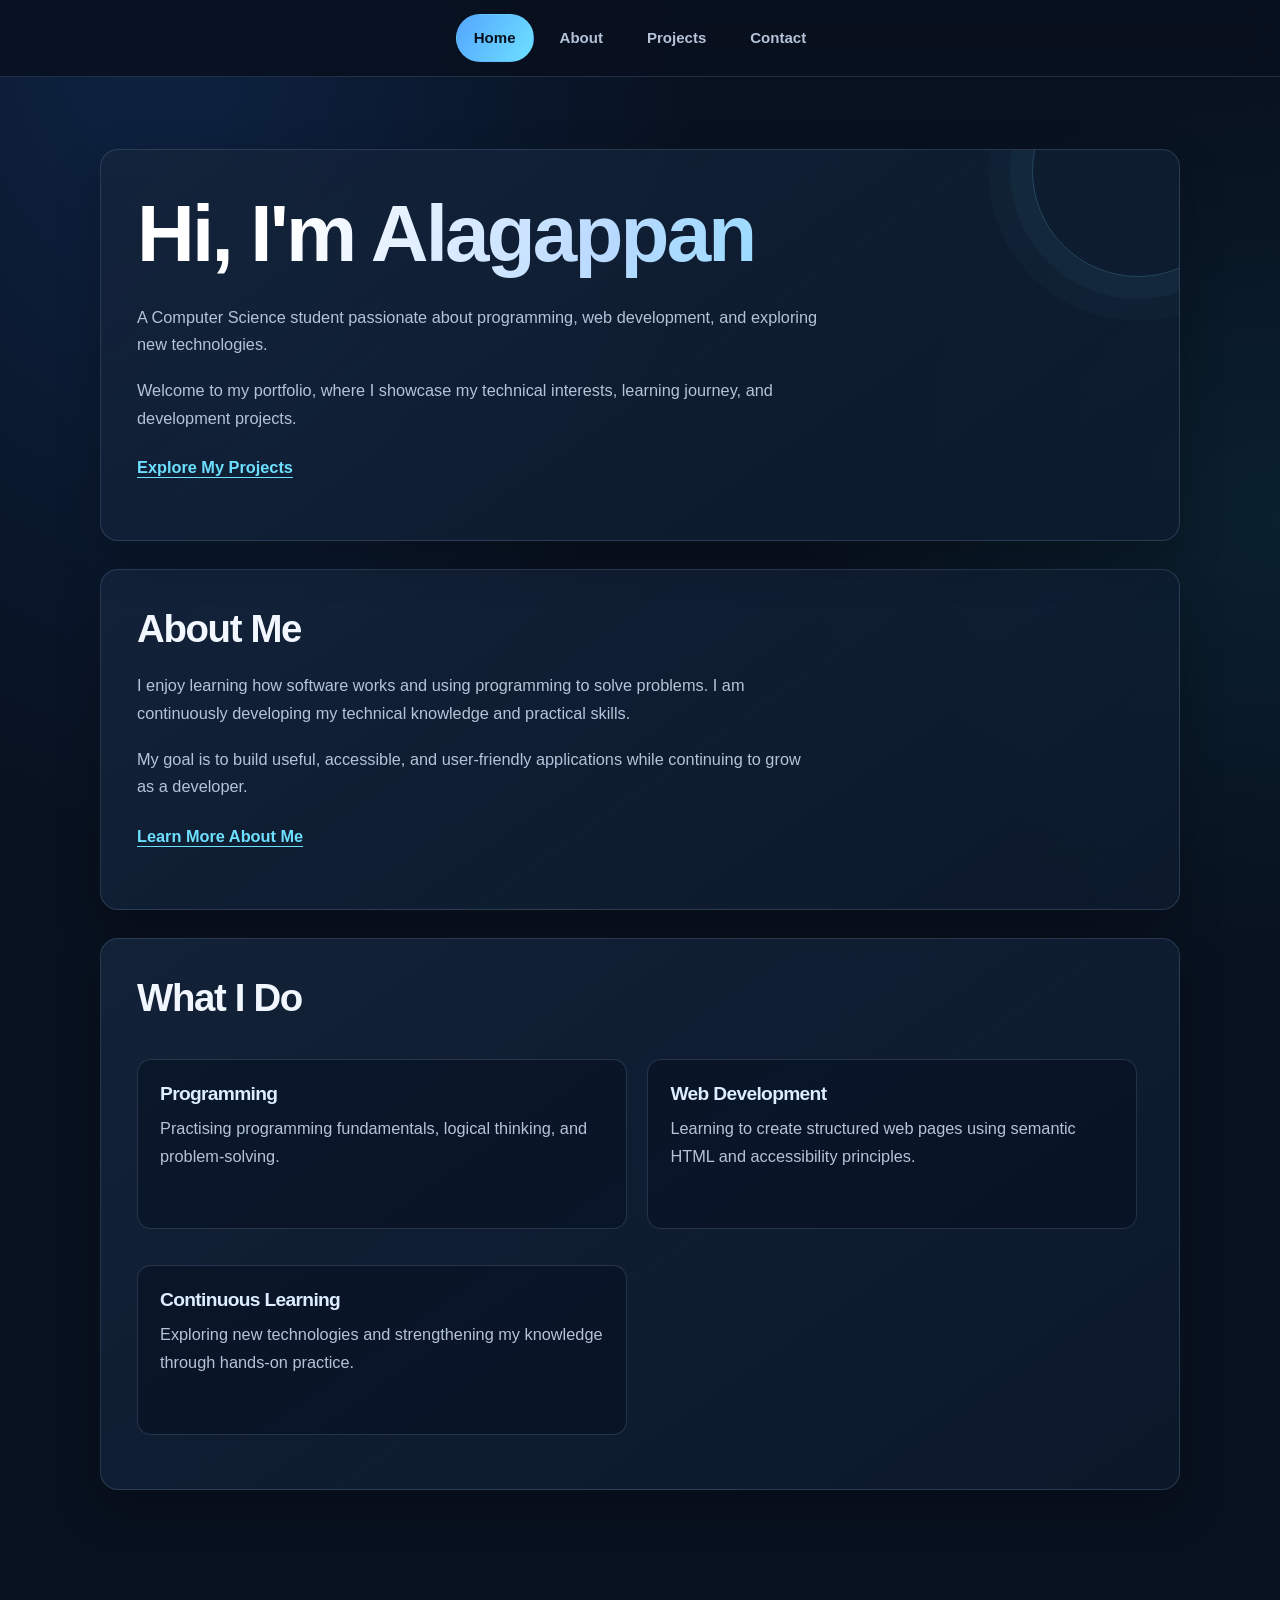
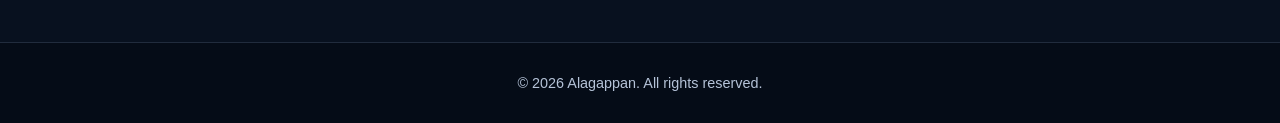
==== index.html @ 535830c8 "Add files via upload Add completed portfolio website" ====
<!DOCTYPE html>
<html lang="en">
<head>
    <meta charset="UTF-8">
    <meta name="viewport" content="width=device-width, initial-scale=1.0">

    <title>Home | Alagappan's Portfolio</title>
    <meta name="description" content="Explore Alagappan's portfolio, including his interests, technical skills, and web development projects.">

    <!-- Connects this page to the CSS design -->
    <link rel="stylesheet" href="style.css">
</head>
<body>
    <a href="#main-content" class="skip-link">
        Skip to main content
    </a>

    <header>
        <nav aria-label="Main navigation">
            <a href="index.html" aria-current="page">Home</a>
            <a href="about.html">About</a>
            <a href="projects.html">Projects</a>
            <a href="contact.html">Contact</a>
        </nav>
    </header>

    <main id="main-content" tabindex="-1">
        <section aria-labelledby="welcome-heading">
            <h1 id="welcome-heading">Hi, I'm Alagappan</h1>

            <p>
                A Computer Science student passionate about
                programming, web development, and exploring
                new technologies.
            </p>

            <p>
                Welcome to my portfolio, where I showcase
                my technical interests, learning journey,
                and development projects.
            </p>

            <p>
                <a href="projects.html">Explore My Projects</a>
            </p>
        </section>

        <section aria-labelledby="about-heading">
            <h2 id="about-heading">About Me</h2>

            <p>
                I enjoy learning how software works and using
                programming to solve problems. I am continuously
                developing my technical knowledge and practical skills.
            </p>

            <p>
                My goal is to build useful, accessible, and
                user-friendly applications while continuing
                to grow as a developer.
            </p>

            <p>
                <a href="about.html">Learn More About Me</a>
            </p>
        </section>

        <section aria-labelledby="interests-heading">
            <h2 id="interests-heading">What I Do</h2>

            <article>
                <h3>Programming</h3>
                <p>
                    Practising programming fundamentals,
                    logical thinking, and problem-solving.
                </p>
            </article>

            <article>
                <h3>Web Development</h3>
                <p>
                    Learning to create structured web pages
                    using semantic HTML and accessibility principles.
                </p>
            </article>

            <article>
                <h3>Continuous Learning</h3>
                <p>
                    Exploring new technologies and strengthening
                    my knowledge through hands-on practice.
                </p>
            </article>
        </section>
    </main>

    <footer>
        <p>&copy; 2026 Alagappan. All rights reserved.</p>
    </footer>
</body>
</html>
---- style.css ----
/* =========================================================
   ALAGAPPAN'S PORTFOLIO — MODERN, RESPONSIVE STYLE
   Works with the existing index/about/projects/contact HTML.
   ========================================================= */


:root {
    color-scheme: dark;
    --page-bg: #08111f;
    --surface: #101d30;
    --surface-raised: #14243b;
    --text: #f2f7ff;
    --muted: #b5c3d8;
    --accent: #55a6ff;
    --accent-bright: #6de0ff;
    --border: rgba(159, 190, 230, 0.18);
    --shadow: 0 18px 45px rgba(0, 0, 0, 0.22);
    --radius: 18px;
    --content-width: 1080px;
}

* {
    box-sizing: border-box;
}

html {
    scroll-behavior: smooth;
    scroll-padding-top: 90px;
}

body {
    margin: 0;
    min-height: 100vh;
    font-family: "Inter", "Segoe UI", Arial, sans-serif;
    line-height: 1.7;
    color: var(--text);
    background:
        radial-gradient(ellipse at 12% 0%, rgba(40, 117, 230, 0.18), transparent 35rem),
        radial-gradient(ellipse at 100% 30%, rgba(40, 210, 230, 0.08), transparent 30rem),
        var(--page-bg);
}

/* Accessible skip link: hidden until focused */
.skip-link {
    position: fixed;
    top: 12px;
    left: 12px;
    z-index: 2000;
    padding: 12px 18px;
    color: #06101d;
    background: var(--accent-bright);
    border-radius: 10px;
    font-weight: 800;
    text-decoration: none;
    transform: translateY(-160%);
    transition: transform 180ms ease;
}

.skip-link:focus,
.skip-link:focus-visible {
    transform: translateY(0);
    outline: 3px solid #ffffff;
    outline-offset: 3px;
}

/* Navigation */
header {
    position: sticky;
    top: 0;
    z-index: 1000;
    padding: 14px 24px;
    background: rgba(8, 17, 31, 0.88);
    border-bottom: 1px solid var(--border);
    backdrop-filter: blur(16px);
    -webkit-backdrop-filter: blur(16px);
}

nav {
    width: min(100%, var(--content-width));
    margin: 0 auto;
    display: flex;
    justify-content: center;
    align-items: center;
    flex-wrap: wrap;
    gap: 8px;
}

nav a {
    display: inline-flex;
    align-items: center;
    justify-content: center;
    padding: 10px 17px;
    color: var(--muted);
    border: 1px solid transparent;
    border-radius: 999px;
    font-size: 0.94rem;
    font-weight: 600;
    text-decoration: none;
    transition:
        color 180ms ease,
        background-color 180ms ease,
        border-color 180ms ease,
        transform 180ms ease;
}

nav a:hover {
    color: var(--text);
    background: rgba(85, 166, 255, 0.11);
    border-color: var(--border);
    transform: translateY(-2px);
}

nav a[aria-current="page"] {
    color: #06101d;
    background: linear-gradient(120deg, var(--accent), var(--accent-bright));
    font-weight: 800;
}

/* Main content and page intro */
main {
    width: min(calc(100% - 40px), var(--content-width));
    min-height: 68vh;
    margin: 0 auto;
    padding: clamp(42px, 7vw, 88px) 0;
    animation: content-enter 500ms ease both;
}

h1,
h2,
h3 {
    line-height: 1.2;
    letter-spacing: -0.035em;
}

h1 {
    max-width: 850px;
    margin: 0 0 22px;
    font-size: clamp(2.5rem, 7vw, 5rem);
    font-weight: 800;
    background: linear-gradient(110deg, #ffffff 18%, #b8d9ff 56%, var(--accent-bright));
    color: transparent;
    background-clip: text;
    -webkit-background-clip: text;
}

h2 {
    margin: 0 0 20px;
    font-size: clamp(1.65rem, 4vw, 2.4rem);
    color: var(--text);
}

h3 {
    margin: 0 0 10px;
    font-size: 1.2rem;
    color: #dceeff;
}

p {
    max-width: 75ch;
    margin: 0 0 18px;
    color: var(--muted);
    font-size: 1.02rem;
}

strong {
    color: var(--text);
}

section {
    margin: 0 0 28px;
    padding: clamp(22px, 4vw, 36px);
    background: linear-gradient(145deg, rgba(20, 36, 59, 0.88), rgba(13, 27, 46, 0.78));
    border: 1px solid var(--border);
    border-radius: var(--radius);
    box-shadow: var(--shadow);
}

section:first-of-type {
    position: relative;
    overflow: hidden;
}

section:first-of-type::after {
    content: "";
    position: absolute;
    top: -85px;
    right: -65px;
    width: 210px;
    height: 210px;
    border: 1px solid rgba(109, 224, 255, 0.22);
    border-radius: 50%;
    box-shadow:
        0 0 0 22px rgba(109, 224, 255, 0.035),
        0 0 0 44px rgba(109, 224, 255, 0.025);
    pointer-events: none;
}

/* Links and buttons */
a {
    color: var(--accent-bright);
    text-underline-offset: 4px;
    transition: color 180ms ease;
}

main a:not(.skip-link) {
    font-weight: 700;
}

main a:not(.skip-link):hover {
    color: #ffffff;
}

main a[href$=".html"] {
    display: inline-block;
    margin: 4px 0;
}

button {
    min-height: 46px;
    padding: 12px 20px;
    color: #06101d;
    background: linear-gradient(120deg, var(--accent), var(--accent-bright));
    border: 0;
    border-radius: 12px;
    font: inherit;
    font-weight: 800;
    cursor: pointer;
    box-shadow: 0 8px 24px rgba(85, 166, 255, 0.2);
    transition: transform 180ms ease, box-shadow 180ms ease, filter 180ms ease;
}

button:hover {
    transform: translateY(-2px);
    box-shadow: 0 12px 30px rgba(85, 166, 255, 0.3);
    filter: brightness(1.07);
}

button:active {
    transform: translateY(0);
}

/* Project/article cards */
article {
    margin: 18px 0;
    padding: 22px;
    background: rgba(5, 15, 29, 0.45);
    border: 1px solid var(--border);
    border-radius: 14px;
    transition:
        transform 200ms ease,
        border-color 200ms ease,
        background-color 200ms ease;
}

article:hover {
    transform: translateY(-4px);
    border-color: rgba(109, 224, 255, 0.55);
    background: rgba(20, 44, 72, 0.75);
}

ul {
    padding-left: 1.4rem;
    color: var(--muted);
}

li {
    margin: 7px 0;
    padding-left: 4px;
}

li::marker {
    color: var(--accent-bright);
}

/* Contact form */
form {
    max-width: 720px;
}

.form-group {
    margin: 0 0 20px;
}

label {
    display: block;
    margin-bottom: 8px;
    color: var(--text);
    font-weight: 700;
}

input,
textarea {
    display: block;
    width: 100%;
    padding: 13px 15px;
    color: var(--text);
    background: rgba(5, 15, 29, 0.75);
    border: 1px solid rgba(159, 190, 230, 0.3);
    border-radius: 12px;
    font: inherit;
    transition: border-color 180ms ease, box-shadow 180ms ease, background 180ms ease;
}

input::placeholder,
textarea::placeholder {
    color: #9eafc5;
}

input:hover,
textarea:hover {
    border-color: rgba(109, 224, 255, 0.6);
}

input:focus,
textarea:focus {
    outline: none;
    border-color: var(--accent-bright);
    background: rgba(10, 25, 44, 0.98);
    box-shadow: 0 0 0 4px rgba(109, 224, 255, 0.14);
}

textarea {
    min-height: 140px;
    resize: vertical;
}

/* Visible keyboard focus */
a:focus-visible,
button:focus-visible,
input:focus-visible,
textarea:focus-visible {
    outline: 3px solid var(--accent-bright);
    outline-offset: 4px;
}

/* Footer */
footer {
    margin-top: 36px;
    padding: 28px 20px;
    text-align: center;
    background: rgba(4, 10, 19, 0.65);
    border-top: 1px solid var(--border);
}

footer p {
    margin: 0 auto;
    font-size: 0.9rem;
}

/* Responsive layout */
@media (min-width: 760px) {
    main {
        padding-top: 72px;
    }

    main > section:nth-of-type(n + 2) article {
        display: inline-block;
        vertical-align: top;
        width: calc(50% - 13px);
        min-height: 170px;
    }

    main > section:nth-of-type(n + 2) article:nth-of-type(odd) {
        margin-right: 16px;
    }
}

@media (max-width: 600px) {
    header {
        padding: 10px 12px;
    }

    nav {
        gap: 4px;
    }

    nav a {
        padding: 9px 12px;
        font-size: 0.88rem;
    }

    main {
        width: min(calc(100% - 24px), var(--content-width));
        padding: 32px 0;
    }

    section {
        padding: 22px 18px;
        border-radius: 15px;
    }

    article {
        padding: 18px;
    }

    h1 {
        font-size: clamp(2.25rem, 12vw, 3.5rem);
    }
}

/* Respect users who prefer reduced motion */
@media (prefers-reduced-motion: reduce) {
    *,
    *::before,
    *::after {
        scroll-behavior: auto !important;
        animation-duration: 0.01ms !important;
        animation-iteration-count: 1 !important;
        transition-duration: 0.01ms !important;
    }
}

@keyframes content-enter {
    from {
        opacity: 0;
        transform: translateY(10px);
    }

    to {
        opacity: 1;
        transform: translateY(0);
    }
}
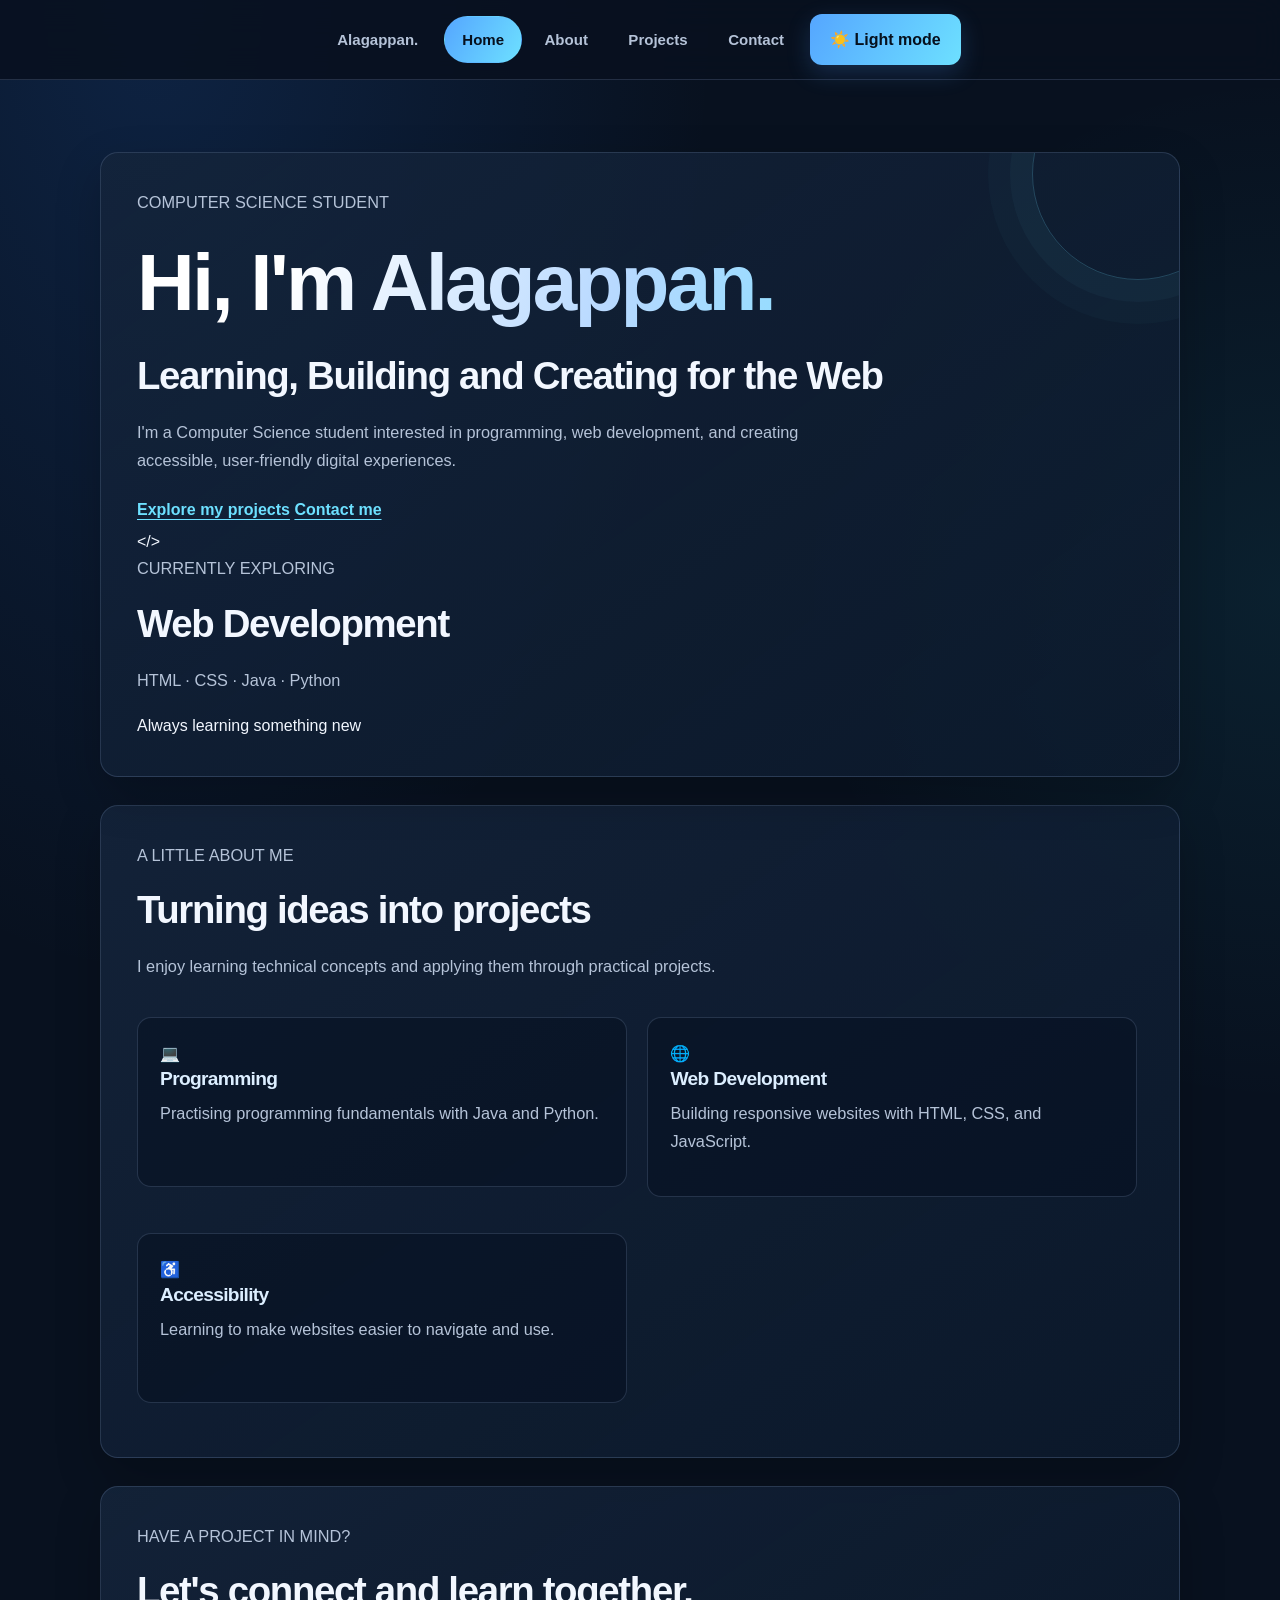
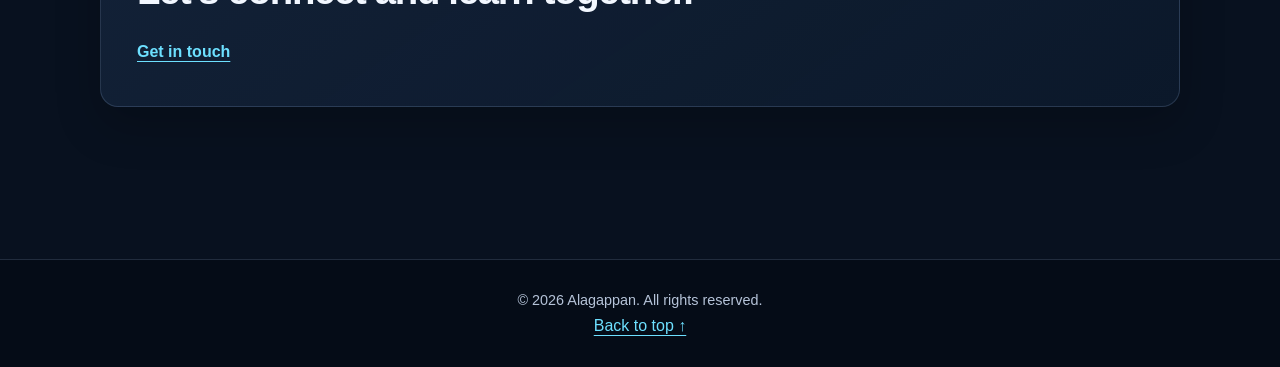
==== commit 25f1ae54: "Revamp index.html for improved layout and content Updated the portfolio pages with responsive CSS, " ====
--- a/index.html
+++ b/index.html
@@ -1,102 +1,112 @@
-
 <!DOCTYPE html>
 <html lang="en">
 <head>
     <meta charset="UTF-8">
     <meta name="viewport" content="width=device-width, initial-scale=1.0">
-
+    <meta name="description" content="Alagappan's personal portfolio showcasing skills, projects, and web development learning.">
     <title>Home | Alagappan's Portfolio</title>
-    <meta name="description" content="Explore Alagappan's portfolio, including his interests, technical skills, and web development projects.">
-
-    <!-- Connects this page to the CSS design -->
     <link rel="stylesheet" href="style.css">
+    <script src="script.js" defer></script>
 </head>
 <body>
-    <a href="#main-content" class="skip-link">
-        Skip to main content
-    </a>
+    <a class="skip-link" href="#main-content">Skip to main content</a>
 
-    <header>
-        <nav aria-label="Main navigation">
-            <a href="index.html" aria-current="page">Home</a>
-            <a href="about.html">About</a>
-            <a href="projects.html">Projects</a>
-            <a href="contact.html">Contact</a>
+    <header class="site-header">
+        <nav class="navbar" aria-label="Main navigation">
+            <a class="logo" href="index.html">Alagappan<span>.</span></a>
+
+            <div class="nav-links">
+                <a href="index.html" aria-current="page">Home</a>
+                <a href="about.html">About</a>
+                <a href="projects.html">Projects</a>
+                <a href="contact.html">Contact</a>
+            </div>
+
+            <button class="theme-toggle" id="theme-toggle"
+                    type="button" aria-label="Switch to light mode"
+                    aria-pressed="false">
+                ☀️ Light mode
+            </button>
         </nav>
     </header>
 
     <main id="main-content" tabindex="-1">
-        <section aria-labelledby="welcome-heading">
-            <h1 id="welcome-heading">Hi, I'm Alagappan</h1>
+        <section class="hero section">
+            <div class="hero-content">
+                <p class="eyebrow">COMPUTER SCIENCE STUDENT</p>
+                <h1>Hi, I'm <span>Alagappan.</span></h1>
+                <h2>Learning, Building and Creating for the Web</h2>
+                <p class="hero-description">
+                    I'm a Computer Science student interested in programming,
+                    web development, and creating accessible, user-friendly
+                    digital experiences.
+                </p>
 
-            <p>
-                A Computer Science student passionate about
-                programming, web development, and exploring
-                new technologies.
-            </p>
+                <div class="hero-actions">
+                    <a class="button primary-button" href="projects.html">
+                        Explore my projects
+                    </a>
+                    <a class="button secondary-button" href="contact.html">
+                        Contact me
+                    </a>
+                </div>
+            </div>
 
-            <p>
-                Welcome to my portfolio, where I showcase
-                my technical interests, learning journey,
-                and development projects.
-            </p>
-
-            <p>
-                <a href="projects.html">Explore My Projects</a>
-            </p>
+            <div class="hero-card">
+                <div class="code-icon" aria-hidden="true">&lt;/&gt;</div>
+                <p class="card-label">CURRENTLY EXPLORING</p>
+                <h2>Web Development</h2>
+                <p>HTML · CSS · Java · Python</p>
+                <div class="status-line">
+                    <span class="status-dot"></span>
+                    Always learning something new
+                </div>
+            </div>
         </section>
 
-        <section aria-labelledby="about-heading">
-            <h2 id="about-heading">About Me</h2>
+        <section class="section">
+            <div class="section-heading">
+                <p class="eyebrow">A LITTLE ABOUT ME</p>
+                <h2>Turning ideas into projects</h2>
+                <p>
+                    I enjoy learning technical concepts and applying them
+                    through practical projects.
+                </p>
+            </div>
 
-            <p>
-                I enjoy learning how software works and using
-                programming to solve problems. I am continuously
-                developing my technical knowledge and practical skills.
-            </p>
+            <div class="card-grid three-columns">
+                <article class="info-card">
+                    <div class="card-icon" aria-hidden="true">💻</div>
+                    <h3>Programming</h3>
+                    <p>Practising programming fundamentals with Java and Python.</p>
+                </article>
 
-            <p>
-                My goal is to build useful, accessible, and
-                user-friendly applications while continuing
-                to grow as a developer.
-            </p>
+                <article class="info-card">
+                    <div class="card-icon" aria-hidden="true">🌐</div>
+                    <h3>Web Development</h3>
+                    <p>Building responsive websites with HTML, CSS, and JavaScript.</p>
+                </article>
 
-            <p>
-                <a href="about.html">Learn More About Me</a>
-            </p>
+                <article class="info-card">
+                    <div class="card-icon" aria-hidden="true">♿</div>
+                    <h3>Accessibility</h3>
+                    <p>Learning to make websites easier to navigate and use.</p>
+                </article>
+            </div>
         </section>
 
-        <section aria-labelledby="interests-heading">
-            <h2 id="interests-heading">What I Do</h2>
-
-            <article>
-                <h3>Programming</h3>
-                <p>
-                    Practising programming fundamentals,
-                    logical thinking, and problem-solving.
-                </p>
-            </article>
-
-            <article>
-                <h3>Web Development</h3>
-                <p>
-                    Learning to create structured web pages
-                    using semantic HTML and accessibility principles.
-                </p>
-            </article>
-
-            <article>
-                <h3>Continuous Learning</h3>
-                <p>
-                    Exploring new technologies and strengthening
-                    my knowledge through hands-on practice.
-                </p>
-            </article>
+        <section class="section callout">
+            <div>
+                <p class="eyebrow">HAVE A PROJECT IN MIND?</p>
+                <h2>Let's connect and learn together.</h2>
+            </div>
+            <a class="button primary-button" href="contact.html">Get in touch</a>
         </section>
     </main>
 
-    <footer>
-        <p>&copy; 2026 Alagappan. All rights reserved.</p>
+    <footer class="site-footer">
+        <p>© 2026 Alagappan. All rights reserved.</p>
+        <a href="index.html">Back to top ↑</a>
     </footer>
 </body>
-</html>+</html>
